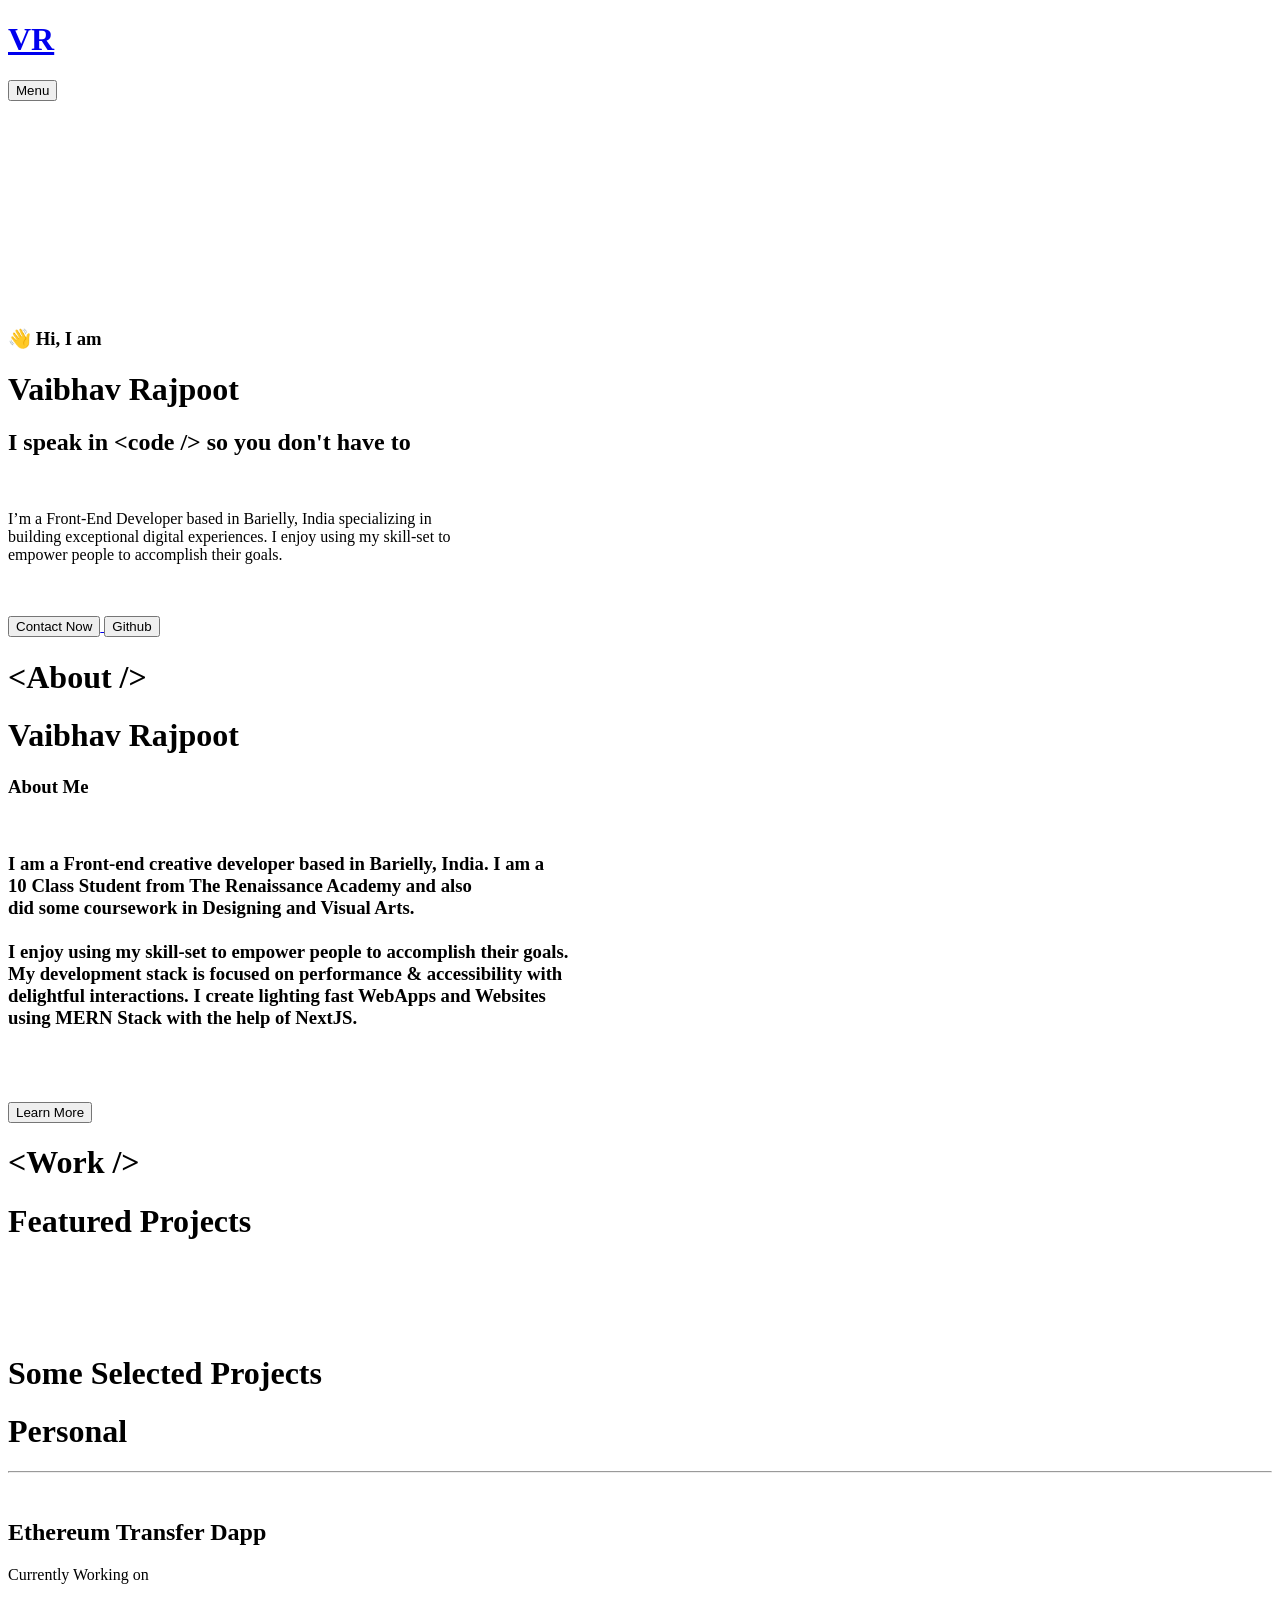
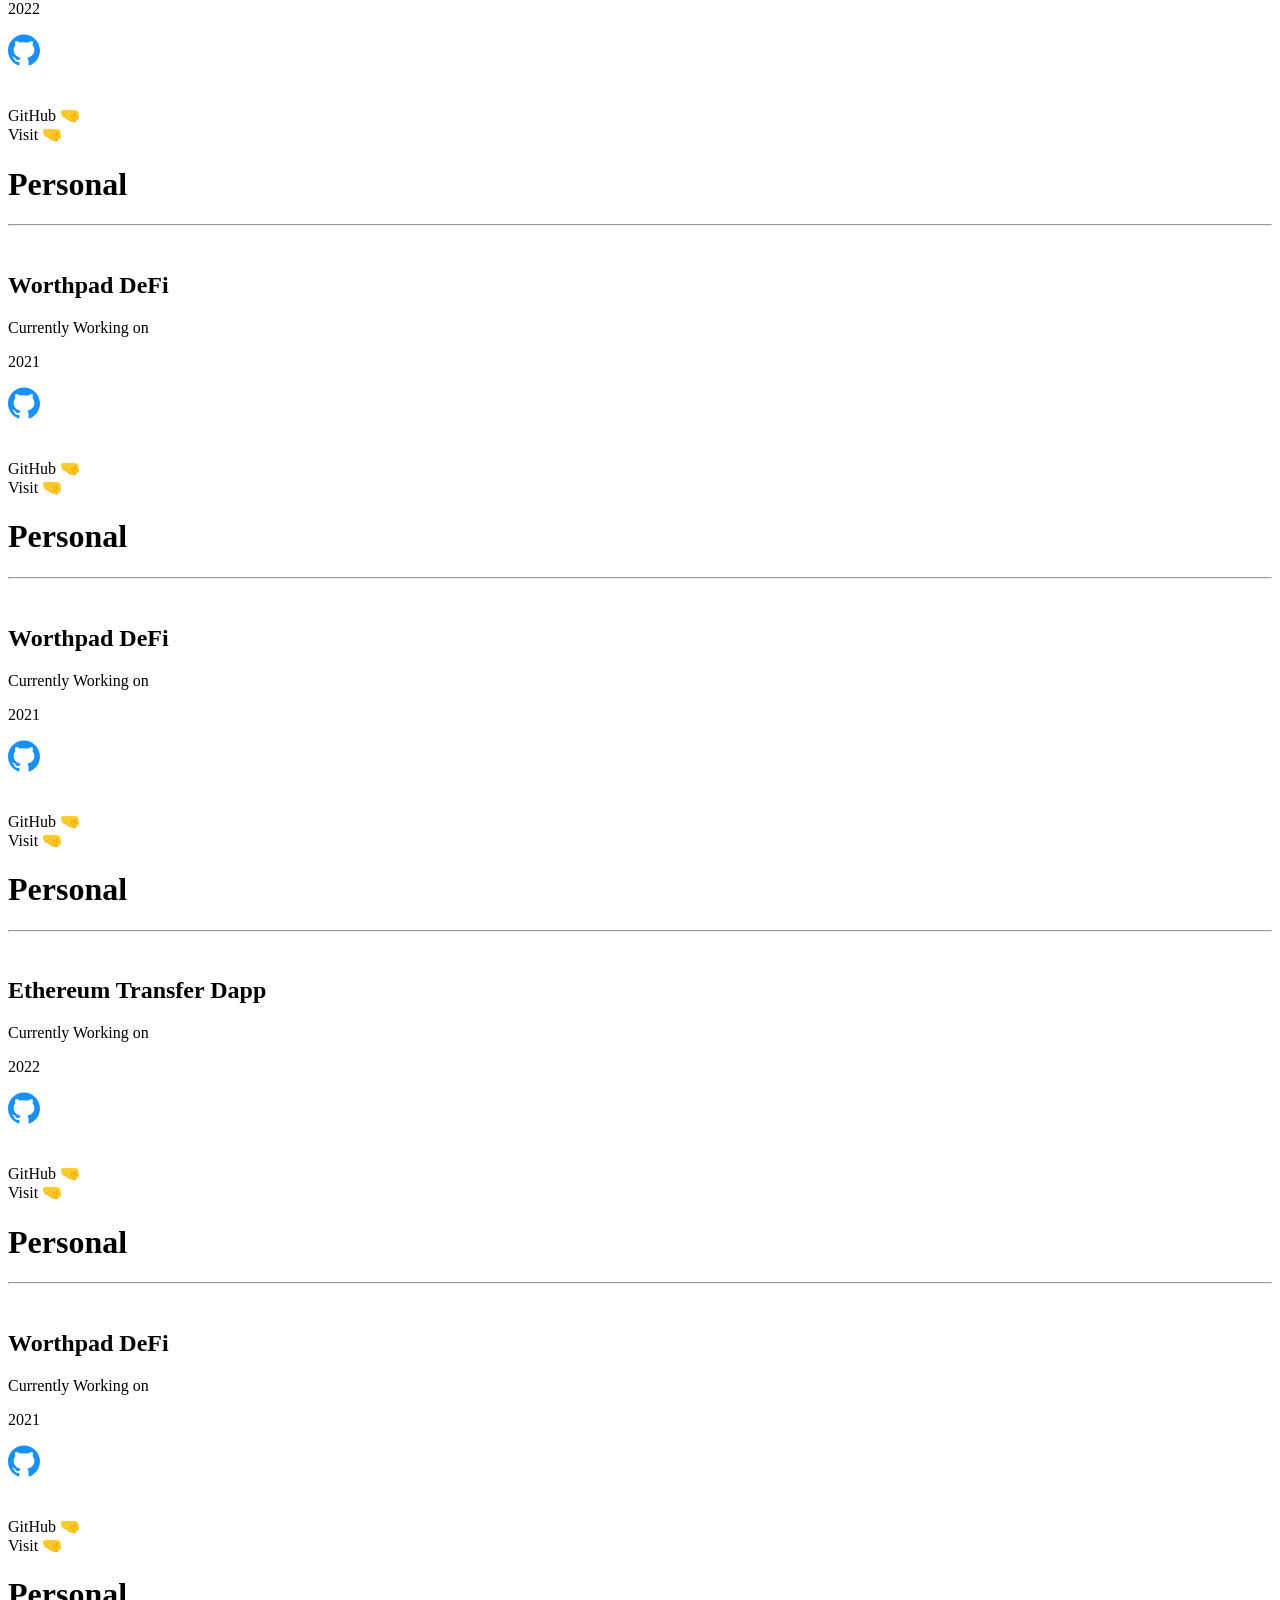
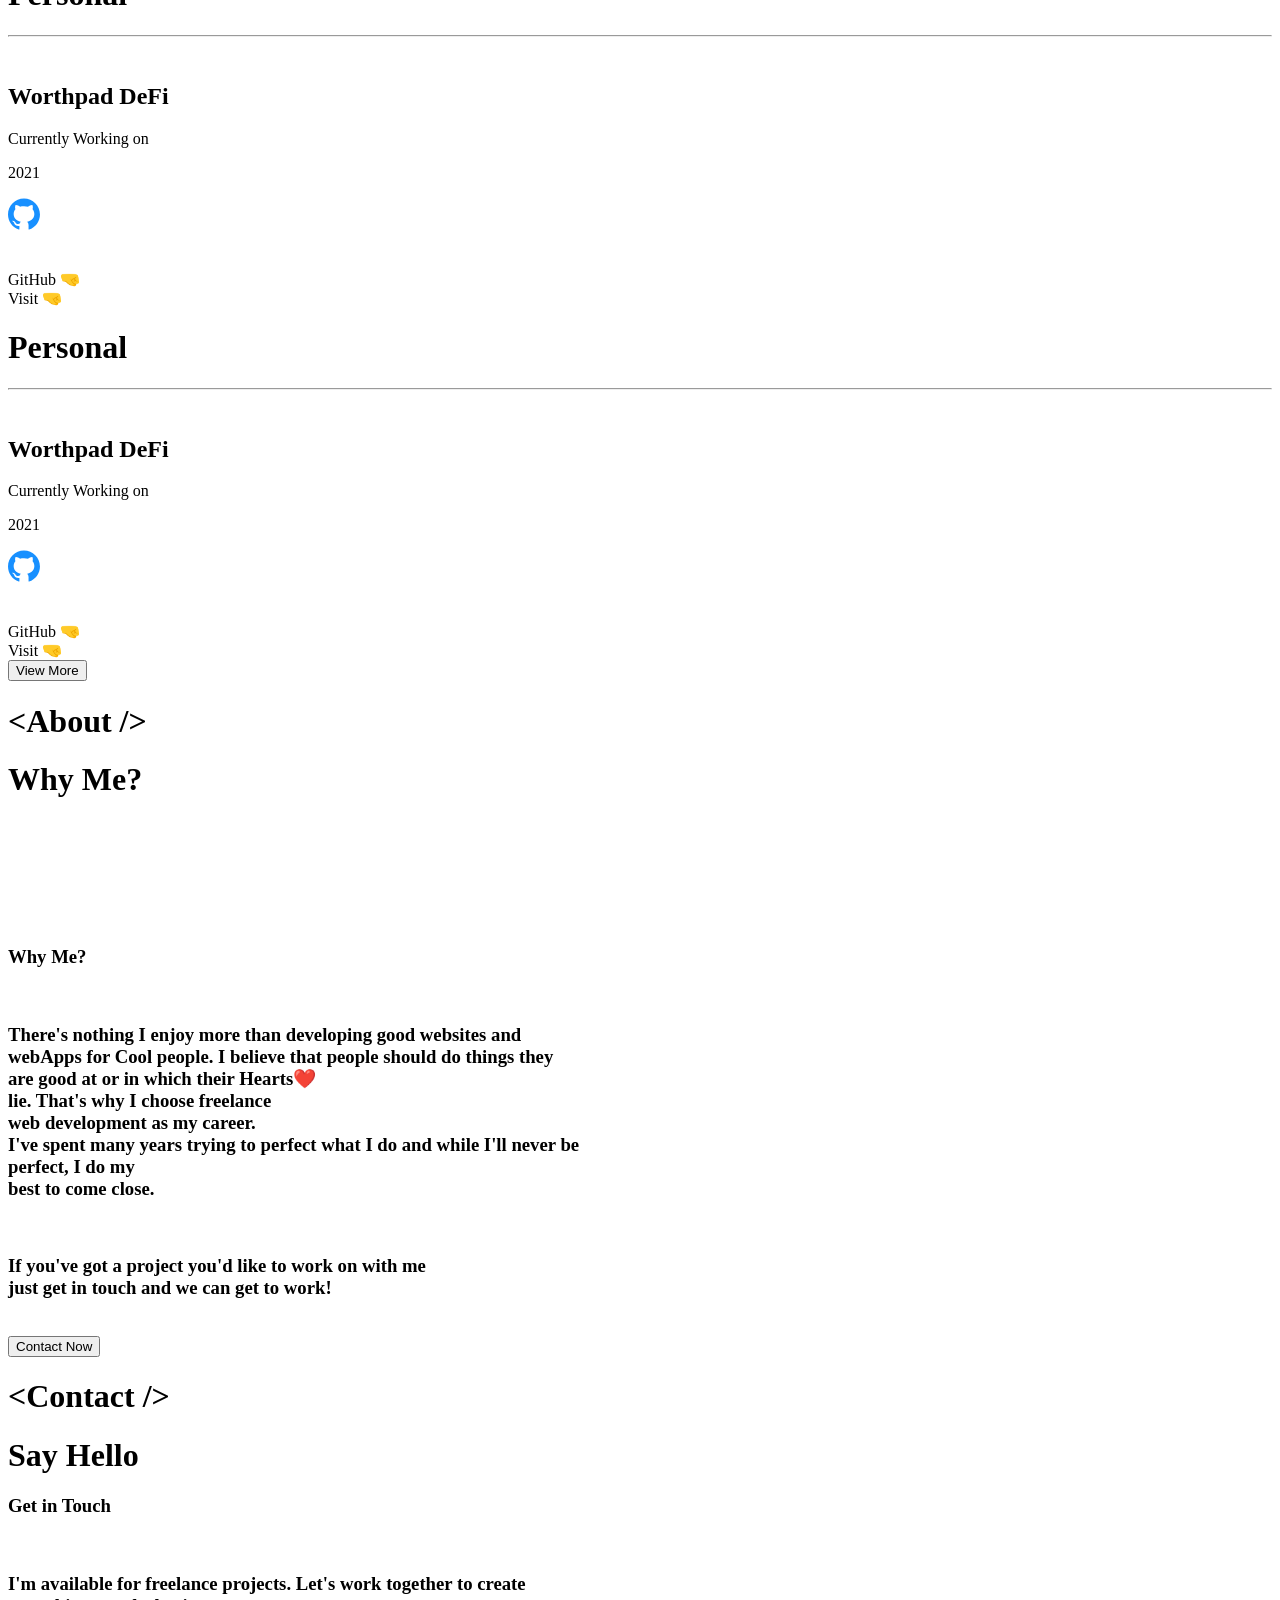
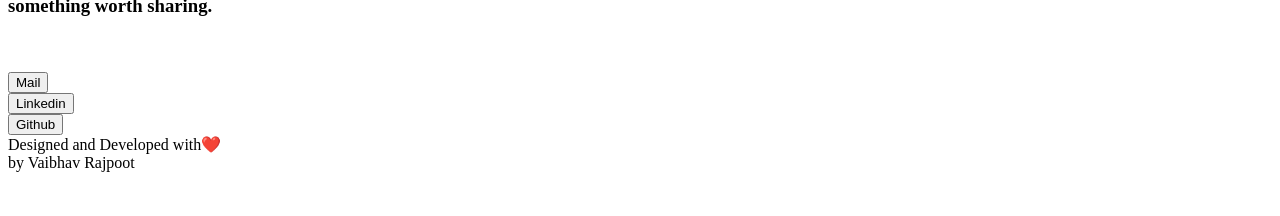
==== Photos/index.html @ 3ee4654a "message" ====
<!DOCTYPE html>
<html lang="en">
<head>
    <meta charset="UTF-8">
    <meta http-equiv="X-UA-Compatible" content="IE=edge">
    <link rel="stylesheet" href="index.css">
    <link rel="stylesheet" href="meidaquery.css">
    <meta name="viewport" content="width=device-width, initial-scale=1.0">
    <title>Vaibhav Rajpoot</title>
    <link rel="icon" href="Photos/web-logo-2.png" type="image/icon type">
    <style>
        
        @media(max-width:1000px){
    html{
      font-size: 40%;
    }
    /* .about-section{
      display: none;
    } */
    /* .work-main-heading{
      display: none;
    } */
    .github{
        display: none;
    }
}
@media(max-width:600px){
    /* html{
        font-size:20%;
    } */
    .about-section{
        display: none;
    } 
    .main-heading2{
        padding-top: 2rem;
        font-size: 3rem;
    }
    
    .work-main-heading{
      display: none;
    }

    .main-container{
        position: relative;
        left: -10rem;
    }
}
   

  
        @media(max-width:500px){
    html{
      font-size:35%;
    }
    .main-heading{
        font-size: 15rem;
        line-height: 14rem;
    }
    .intro-heading{
        font-size: 3rem;
    }
    .third-heading{
        font-size: 3.5rem;
        
    }
    .main-container{
        position: relative;
        /* background-color: #1890ff; */
        left: -3.7rem;
        top: 10rem;
    }
    .contact-btn{
        font-size: 2rem;
    }
    .github-btn{

        font-size: 2rem;

    }

    .linkedin-btn{
        font-size: 2rem;
    }
    

    .btn{
        position: relative;
        justify-content: space-around;
        /* background-color: #1890ff; */
        /* width: 40rem; */
        /* padding-left: 2rem; */
        left: 15rem;
        /* margin-left: 4rem; */
    }
    
    .mail-btn{
        font-size: 2rem;
    }
    .main-heading2{
        padding-top: 5rem;
        font-size: 4rem;
    }
    .about-me{
        font-size: 3rem;
        /* background-color: aqua; */

    }
    .my-info{
        /* background-color: greenyellow; */
        width:350%;

        font-size: 3rem;
    }
    
    .about-info{
        padding-top: 20rem;
        /* background-color: yellow; */
    }
    .wherei-2{
        position: relative;
        /* display: flex; */
        left: -15rem;
        font-size: 3rem;
    }
    .project-row-1{
        /* background-color:    yellow; */
        width: 127%;
    }
    .box-1{
        height: 45rem;
        /* background-color: aqua; */
    }

    .heading-2{
        /* background-color: #1890ff; */
        width: 270%;
    }

    #about-me-3{
        padding-left: 3rem;
        /* background-color: #1890ff; */
    }
    #about-me-3-3{
        padding-left: 3rem;
        width: 180%;
        /* background-color: #1890ff; */
    }
    .view-more{
        /* background-color: yellow; */
        width: 126%;
    }



  }
    </style>
</head>
<body>
    <div class="nav">
        <div class="nav-bar">
            <a href="index.html">
                <h1 class="main-logo">VR</h1>

            </a>
            <button class="main-button">Menu</button>
        </div>
    </div>
    <div class="github">
        <a href="https://github.com/Vaibhav262610">
            <svg class="git" viewBox="64 64 896 896" focusable="false" data-icon="github" width="3em" height="3em" fill="white" aria-hidden="true"><path d="M511.6 76.3C264.3 76.2 64 276.4 64 523.5 64 718.9 189.3 885 363.8 946c23.5 5.9 19.9-10.8 19.9-22.2v-77.5c-135.7 15.9-141.2-73.9-150.3-88.9C215 726 171.5 718 184.5 703c30.9-15.9 62.4 4 98.9 57.9 26.4 39.1 77.9 32.5 104 26 5.7-23.5 17.9-44.5 34.7-60.8-140.6-25.2-199.2-111-199.2-213 0-49.5 16.3-95 48.3-131.7-20.4-60.5 1.9-112.3 4.9-120 58.1-5.2 118.5 41.6 123.2 45.3 33-8.9 70.7-13.6 112.9-13.6 42.4 0 80.2 4.9 113.5 13.9 11.3-8.6 67.3-48.8 121.3-43.9 2.9 7.7 24.7 58.3 5.5 118 32.4 36.8 48.9 82.7 48.9 132.3 0 102.2-59 188.1-200 212.9a127.5 127.5 0 0138.1 91v112.5c.8 9 0 17.9 15 17.9 177.1-59.7 304.6-227 304.6-424.1 0-247.2-200.4-447.3-447.5-447.3z"></path></svg>

        </a>
        <br>
        <svg class="twitter" viewBox="64 64 896 896" focusable="false" data-icon="twitter" width="3em" height="3em" fill="white" aria-hidden="true"><path d="M928 254.3c-30.6 13.2-63.9 22.7-98.2 26.4a170.1 170.1 0 0075-94 336.64 336.64 0 01-108.2 41.2A170.1 170.1 0 00672 174c-94.5 0-170.5 76.6-170.5 170.6 0 13.2 1.6 26.4 4.2 39.1-141.5-7.4-267.7-75-351.6-178.5a169.32 169.32 0 00-23.2 86.1c0 59.2 30.1 111.4 76 142.1a172 172 0 01-77.1-21.7v2.1c0 82.9 58.6 151.6 136.7 167.4a180.6 180.6 0 01-44.9 5.8c-11.1 0-21.6-1.1-32.2-2.6C211 652 273.9 701.1 348.8 702.7c-58.6 45.9-132 72.9-211.7 72.9-14.3 0-27.5-.5-41.2-2.1C171.5 822 261.2 850 357.8 850 671.4 850 843 590.2 843 364.7c0-7.4 0-14.8-.5-22.2 33.2-24.3 62.3-54.4 85.5-88.2z"></path></svg>
        <br>
       <a href="https://www.linkedin.com/feed/">
           
           <svg class="linkdin" viewBox="64 64 896 896" focusable="false" data-icon="linkedin" width="3em" height="3em" fill="white" aria-hidden="true"><path d="M847.7 112H176.3c-35.5 0-64.3 28.8-64.3 64.3v671.4c0 35.5 28.8 64.3 64.3 64.3h671.4c35.5 0 64.3-28.8 64.3-64.3V176.3c0-35.5-28.8-64.3-64.3-64.3zm0 736c-447.8-.1-671.7-.2-671.7-.3.1-447.8.2-671.7.3-671.7 447.8.1 671.7.2 671.7.3-.1 447.8-.2 671.7-.3 671.7zM230.6 411.9h118.7v381.8H230.6zm59.4-52.2c37.9 0 68.8-30.8 68.8-68.8a68.8 68.8 0 10-137.6 0c-.1 38 30.7 68.8 68.8 68.8zm252.3 245.1c0-49.8 9.5-98 71.2-98 60.8 0 61.7 56.9 61.7 101.2v185.7h118.6V584.3c0-102.8-22.2-181.9-142.3-181.9-57.7 0-96.4 31.7-112.3 61.7h-1.6v-52.2H423.7v381.8h118.6V604.8z"></path></svg>
       </a>
        <br>

        <svg class="email" viewBox="64 64 896 896" focusable="false" data-icon="mail" width="3em" height="3em" fill="white" aria-hidden="true"><path d="M928 160H96c-17.7 0-32 14.3-32 32v640c0 17.7 14.3 32 32 32h832c17.7 0 32-14.3 32-32V192c0-17.7-14.3-32-32-32zm-40 110.8V792H136V270.8l-27.6-21.5 39.3-50.5 42.8 33.3h643.1l42.8-33.3 39.3 50.5-27.7 21.5zM833.6 232L512 482 190.4 232l-42.8-33.3-39.3 50.5 27.6 21.5 341.6 265.6a55.99 55.99 0 0068.7 0L888 270.8l27.6-21.5-39.3-50.5-42.7 33.2z"></path></svg>
    </div>


    <!-- main_container -->

    <div class="main">
        <div class="main-container">
            <h3 class="intro-heading">👋 Hi, I am</h3>
            <h1 class="main-heading">Vaibhav Rajpoot</h1>
            <h2 class="main-heading2">I speak in <span class=" code ">&ltcode /&gt; </span>  so you don't have to</h2>
            <br>
            <p class="third-heading">I’m a <span class="bold-text">Front-End Developer</span> based in Barielly, India specializing in<br>     building exceptional digital experiences. I enjoy using my skill-set to<br> empower people to accomplish their goals.</p>
            <br>
            <br>
            <a href="contact-page.html">
                <button class="contact-btn">Contact Now</button>
            </a>
            <a href="https://github.com/Vaibhav262610">
                <button class="github-btn"> Github</button>
            </a>
        </div>
    </div>

    <!-- about-section -->
    <div class="main-about">
        <div class="main-container-about">
            <div class="about-section">
                <div class="about-main-heading">
                    <h1 class="about-heading">&lt;About /&gt;</h1>
                    <h1 class="name-heading">Vaibhav Rajpoot</h1>
                </div>
            </div>

            <div class="main-about-info">
                <div class="about-info">
                    <h3 class="about-me">About Me</h3><br>
                    <h3 class="my-info">I am a Front-end creative developer based in Barielly, India. I am a <br> 10 Class Student from The Renaissance Academy and also<br> did some coursework in Designing and Visual Arts.<br><br>
                        I enjoy using my skill-set to empower people to accomplish their goals.<br> My development stack is focused on performance & accessibility with <br>delightful interactions. I create lighting fast WebApps and Websites <br>using <span class="mern">MERN</span> Stack with the help of NextJS.</h3>
                    <br>
                    <br>
                    <br>
                    <a href="about-page.html">
                        <button class="contact-btn">Learn More</button>

                    </a>
                </div>
            </div>
        </div>
    </div>
    
    <!-- work-section -->

    <div class="main-work">

        <div class="work-section">
            <div class="work-main-heading">
                <h1 class="work-heading">&lt;Work /&gt;</h1>
                <h1 class="work-heading2">Featured Projects</h1>
            </div>
        </div>
        <br><br>
        <br><br>

        <div class="where2">
            <h1 class="wherei-2">Some Selected Projects</h1>
        </div>

        <!-- project-boxes -->
        <div class="project-row-1">
            <div class="boxes-1">
                <div class="boxes">
                    <div class="box-1">
                        <div class="circles">
                            <span class="circle1"></span>
                            <span class="circle2"></span>
                            <span class="circle3"></span>
                            <div class="date-1">
                                <h1 class="date-heading1">Personal</h1>
                            </div>
                    </div>
                    <div class="hr-1">
                    <hr>
                    </div>
                    <br>
                    <h2 class="pickywheel">Ethereum Transfer Dapp</h2>
                    <p class="para-heading-1">Currently Working on</p>
                    <div class="date-logo">
                        <p class="da">2022</p>
                        <svg class="git1" viewBox="64 64 896 896" focusable="false" data-icon="github" width="2em" height="2em" fill="#1890ff" aria-hidden="true"><path d="M511.6 76.3C264.3 76.2 64 276.4 64 523.5 64 718.9 189.3 885 363.8 946c23.5 5.9 19.9-10.8 19.9-22.2v-77.5c-135.7 15.9-141.2-73.9-150.3-88.9C215 726 171.5 718 184.5 703c30.9-15.9 62.4 4 98.9 57.9 26.4 39.1 77.9 32.5 104 26 5.7-23.5 17.9-44.5 34.7-60.8-140.6-25.2-199.2-111-199.2-213 0-49.5 16.3-95 48.3-131.7-20.4-60.5 1.9-112.3 4.9-120 58.1-5.2 118.5 41.6 123.2 45.3 33-8.9 70.7-13.6 112.9-13.6 42.4 0 80.2 4.9 113.5 13.9 11.3-8.6 67.3-48.8 121.3-43.9 2.9 7.7 24.7 58.3 5.5 118 32.4 36.8 48.9 82.7 48.9 132.3 0 102.2-59 188.1-200 212.9a127.5 127.5 0 0138.1 91v112.5c.8 9 0 17.9 15 17.9 177.1-59.7 304.6-227 304.6-424.1 0-247.2-200.4-447.3-447.5-447.3z"></path></svg>
                    </div>
                    <img class="project1" src="Photos/chrome_mIA100o9RG.png" alt="">
                    <br><br>
                    <div class="link-1">
                        <div class="link1">GitHub 🤜</div>
                        <div class="link2">Visit 🤜</div>
                    </div>
                </div>
                </div>
            </div>

            <div class="boxes-1">
                <div class="boxes">
                    <div class="box-1">
                        <div class="circles">
                            <span class="circle1"></span>
                            <span class="circle2"></span>
                            <span class="circle3"></span>
                            <div class="date-1">
                                <h1 class="date-heading1">Personal</h1>
                            </div>
                    </div>
                    <div class="hr-1">
                    <hr>
                    </div>
                    <br>
                    <h2 class="pickywheel">Worthpad DeFi</h2>
                    <p class="para-heading-1">Currently Working on</p>
                    <div class="date-logo">
                        <p class="da">2021</p>
                        <svg class="git1" viewBox="64 64 896 896" focusable="false" data-icon="github" width="2em" height="2em" fill="#1890ff" aria-hidden="true"><path d="M511.6 76.3C264.3 76.2 64 276.4 64 523.5 64 718.9 189.3 885 363.8 946c23.5 5.9 19.9-10.8 19.9-22.2v-77.5c-135.7 15.9-141.2-73.9-150.3-88.9C215 726 171.5 718 184.5 703c30.9-15.9 62.4 4 98.9 57.9 26.4 39.1 77.9 32.5 104 26 5.7-23.5 17.9-44.5 34.7-60.8-140.6-25.2-199.2-111-199.2-213 0-49.5 16.3-95 48.3-131.7-20.4-60.5 1.9-112.3 4.9-120 58.1-5.2 118.5 41.6 123.2 45.3 33-8.9 70.7-13.6 112.9-13.6 42.4 0 80.2 4.9 113.5 13.9 11.3-8.6 67.3-48.8 121.3-43.9 2.9 7.7 24.7 58.3 5.5 118 32.4 36.8 48.9 82.7 48.9 132.3 0 102.2-59 188.1-200 212.9a127.5 127.5 0 0138.1 91v112.5c.8 9 0 17.9 15 17.9 177.1-59.7 304.6-227 304.6-424.1 0-247.2-200.4-447.3-447.5-447.3z"></path></svg>
                    </div>
                    <img class="project1" src="Photos/chrome_On5UWtos7f.png" alt="">
                    <br><br>
                    <div class="link-1">
                        <div class="link1">GitHub 🤜</div>
                        <div class="link2">Visit 🤜</div>
                    </div>
                </div>
                </div>
            </div>

            <!-- box-2 -->

            <div class="boxes-1">
                <div class="boxes">
                    <div class="box-1">
                        <div class="circles">
                            <span class="circle1"></span>
                            <span class="circle2"></span>
                            <span class="circle3"></span>
                            <div class="date-1">
                                <h1 class="date-heading1">Personal</h1>
                            </div>
                    </div>
                    <div class="hr-1">
                    <hr>
                    </div>
                    <br>
                    <h2 class="pickywheel">Worthpad DeFi</h2>
                    <p class="para-heading-1">Currently Working on</p>
                    <div class="date-logo">
                        <p class="da">2021</p>
                        <svg class="git1" viewBox="64 64 896 896" focusable="false" data-icon="github" width="2em" height="2em" fill="#1890ff" aria-hidden="true"><path d="M511.6 76.3C264.3 76.2 64 276.4 64 523.5 64 718.9 189.3 885 363.8 946c23.5 5.9 19.9-10.8 19.9-22.2v-77.5c-135.7 15.9-141.2-73.9-150.3-88.9C215 726 171.5 718 184.5 703c30.9-15.9 62.4 4 98.9 57.9 26.4 39.1 77.9 32.5 104 26 5.7-23.5 17.9-44.5 34.7-60.8-140.6-25.2-199.2-111-199.2-213 0-49.5 16.3-95 48.3-131.7-20.4-60.5 1.9-112.3 4.9-120 58.1-5.2 118.5 41.6 123.2 45.3 33-8.9 70.7-13.6 112.9-13.6 42.4 0 80.2 4.9 113.5 13.9 11.3-8.6 67.3-48.8 121.3-43.9 2.9 7.7 24.7 58.3 5.5 118 32.4 36.8 48.9 82.7 48.9 132.3 0 102.2-59 188.1-200 212.9a127.5 127.5 0 0138.1 91v112.5c.8 9 0 17.9 15 17.9 177.1-59.7 304.6-227 304.6-424.1 0-247.2-200.4-447.3-447.5-447.3z"></path></svg>
                    </div>
                    <img class="project1" src="Photos/chrome_On5UWtos7f.png" alt="">
                    <br><br>
                    <div class="link-1">
                        <div class="link1">GitHub 🤜</div>
                        <div class="link2">Visit 🤜</div>
                    </div>
                </div>
                </div>
            </div>
            
        </div>

        <!-- project-row-2 -->
        <div class="project-row-1">
            <div class="boxes-1">
                <div class="boxes">
                    <div class="box-1">
                        <div class="circles">
                            <span class="circle1"></span>
                            <span class="circle2"></span>
                            <span class="circle3"></span>
                            <div class="date-1">
                                <h1 class="date-heading1">Personal</h1>
                            </div>
                    </div>
                    <div class="hr-1">
                    <hr>
                    </div>
                    <br>
                    <h2 class="pickywheel">Ethereum Transfer Dapp</h2>
                    <p class="para-heading-1">Currently Working on</p>
                    <div class="date-logo">
                        <p class="da">2022</p>
                        <svg class="git1" viewBox="64 64 896 896" focusable="false" data-icon="github" width="2em" height="2em" fill="#1890ff" aria-hidden="true"><path d="M511.6 76.3C264.3 76.2 64 276.4 64 523.5 64 718.9 189.3 885 363.8 946c23.5 5.9 19.9-10.8 19.9-22.2v-77.5c-135.7 15.9-141.2-73.9-150.3-88.9C215 726 171.5 718 184.5 703c30.9-15.9 62.4 4 98.9 57.9 26.4 39.1 77.9 32.5 104 26 5.7-23.5 17.9-44.5 34.7-60.8-140.6-25.2-199.2-111-199.2-213 0-49.5 16.3-95 48.3-131.7-20.4-60.5 1.9-112.3 4.9-120 58.1-5.2 118.5 41.6 123.2 45.3 33-8.9 70.7-13.6 112.9-13.6 42.4 0 80.2 4.9 113.5 13.9 11.3-8.6 67.3-48.8 121.3-43.9 2.9 7.7 24.7 58.3 5.5 118 32.4 36.8 48.9 82.7 48.9 132.3 0 102.2-59 188.1-200 212.9a127.5 127.5 0 0138.1 91v112.5c.8 9 0 17.9 15 17.9 177.1-59.7 304.6-227 304.6-424.1 0-247.2-200.4-447.3-447.5-447.3z"></path></svg>
                    </div>
                    <img class="project1" src="Photos/chrome_mIA100o9RG.png" alt="">
                    <br><br>
                    <div class="link-1">
                        <div class="link1">GitHub 🤜</div>
                        <div class="link2">Visit 🤜</div>
                    </div>
                </div>
                </div>
            </div>
            

            <!-- box-2 -->

            <div class="boxes-1">
                <div class="boxes">
                    <div class="box-1">
                        <div class="circles">
                            <span class="circle1"></span>
                            <span class="circle2"></span>
                            <span class="circle3"></span>
                            <div class="date-1">
                                <h1 class="date-heading1">Personal</h1>
                            </div>
                    </div>
                    <div class="hr-1">
                    <hr>
                    </div>
                    <br>
                    <h2 class="pickywheel">Worthpad DeFi</h2>
                    <p class="para-heading-1">Currently Working on</p>
                    <div class="date-logo">
                        <p class="da">2021</p>
                        <svg class="git1" viewBox="64 64 896 896" focusable="false" data-icon="github" width="2em" height="2em" fill="#1890ff" aria-hidden="true"><path d="M511.6 76.3C264.3 76.2 64 276.4 64 523.5 64 718.9 189.3 885 363.8 946c23.5 5.9 19.9-10.8 19.9-22.2v-77.5c-135.7 15.9-141.2-73.9-150.3-88.9C215 726 171.5 718 184.5 703c30.9-15.9 62.4 4 98.9 57.9 26.4 39.1 77.9 32.5 104 26 5.7-23.5 17.9-44.5 34.7-60.8-140.6-25.2-199.2-111-199.2-213 0-49.5 16.3-95 48.3-131.7-20.4-60.5 1.9-112.3 4.9-120 58.1-5.2 118.5 41.6 123.2 45.3 33-8.9 70.7-13.6 112.9-13.6 42.4 0 80.2 4.9 113.5 13.9 11.3-8.6 67.3-48.8 121.3-43.9 2.9 7.7 24.7 58.3 5.5 118 32.4 36.8 48.9 82.7 48.9 132.3 0 102.2-59 188.1-200 212.9a127.5 127.5 0 0138.1 91v112.5c.8 9 0 17.9 15 17.9 177.1-59.7 304.6-227 304.6-424.1 0-247.2-200.4-447.3-447.5-447.3z"></path></svg>
                    </div>
                    <img class="project1" src="Photos/chrome_On5UWtos7f.png" alt="">
                    <br><br>
                    <div class="link-1">
                        <div class="link1">GitHub 🤜</div>
                        <div class="link2">Visit 🤜</div>
                    </div>
                </div>
                </div>
            </div>
            <div class="boxes-1">
                <div class="boxes">
                    <div class="box-1">
                        <div class="circles">
                            <span class="circle1"></span>
                            <span class="circle2"></span>
                            <span class="circle3"></span>
                            <div class="date-1">
                                <h1 class="date-heading1">Personal</h1>
                            </div>
                    </div>
                    <div class="hr-1">
                    <hr>
                    </div>
                    <br>
                    <h2 class="pickywheel">Worthpad DeFi</h2>
                    <p class="para-heading-1">Currently Working on</p>
                    <div class="date-logo">
                        <p class="da">2021</p>
                        <svg class="git1" viewBox="64 64 896 896" focusable="false" data-icon="github" width="2em" height="2em" fill="#1890ff" aria-hidden="true"><path d="M511.6 76.3C264.3 76.2 64 276.4 64 523.5 64 718.9 189.3 885 363.8 946c23.5 5.9 19.9-10.8 19.9-22.2v-77.5c-135.7 15.9-141.2-73.9-150.3-88.9C215 726 171.5 718 184.5 703c30.9-15.9 62.4 4 98.9 57.9 26.4 39.1 77.9 32.5 104 26 5.7-23.5 17.9-44.5 34.7-60.8-140.6-25.2-199.2-111-199.2-213 0-49.5 16.3-95 48.3-131.7-20.4-60.5 1.9-112.3 4.9-120 58.1-5.2 118.5 41.6 123.2 45.3 33-8.9 70.7-13.6 112.9-13.6 42.4 0 80.2 4.9 113.5 13.9 11.3-8.6 67.3-48.8 121.3-43.9 2.9 7.7 24.7 58.3 5.5 118 32.4 36.8 48.9 82.7 48.9 132.3 0 102.2-59 188.1-200 212.9a127.5 127.5 0 0138.1 91v112.5c.8 9 0 17.9 15 17.9 177.1-59.7 304.6-227 304.6-424.1 0-247.2-200.4-447.3-447.5-447.3z"></path></svg>
                    </div>
                    <img class="project1" src="Photos/chrome_On5UWtos7f.png" alt="">
                    <br><br>
                    <div class="link-1">
                        <div class="link1">GitHub 🤜</div>
                        <div class="link2">Visit 🤜</div>
                    </div>
                </div>
                </div>
            </div>
            
        </div>
        <div class="project-row-1">

            <div class="boxes-1">
            <div class="boxes">
                <div class="box-1">
                    <div class="circles">
                        <span class="circle1"></span>
                        <span class="circle2"></span>
                        <span class="circle3"></span>
                        <div class="date-1">
                            <h1 class="date-heading1">Personal</h1>
                        </div>
                </div>
                <div class="hr-1">
                <hr>
                </div>
                <br>
                <h2 class="pickywheel">Worthpad DeFi</h2>
                <p class="para-heading-1">Currently Working on</p>
                <div class="date-logo">
                    <p class="da">2021</p>
                    <svg class="git1" viewBox="64 64 896 896" focusable="false" data-icon="github" width="2em" height="2em" fill="#1890ff" aria-hidden="true"><path d="M511.6 76.3C264.3 76.2 64 276.4 64 523.5 64 718.9 189.3 885 363.8 946c23.5 5.9 19.9-10.8 19.9-22.2v-77.5c-135.7 15.9-141.2-73.9-150.3-88.9C215 726 171.5 718 184.5 703c30.9-15.9 62.4 4 98.9 57.9 26.4 39.1 77.9 32.5 104 26 5.7-23.5 17.9-44.5 34.7-60.8-140.6-25.2-199.2-111-199.2-213 0-49.5 16.3-95 48.3-131.7-20.4-60.5 1.9-112.3 4.9-120 58.1-5.2 118.5 41.6 123.2 45.3 33-8.9 70.7-13.6 112.9-13.6 42.4 0 80.2 4.9 113.5 13.9 11.3-8.6 67.3-48.8 121.3-43.9 2.9 7.7 24.7 58.3 5.5 118 32.4 36.8 48.9 82.7 48.9 132.3 0 102.2-59 188.1-200 212.9a127.5 127.5 0 0138.1 91v112.5c.8 9 0 17.9 15 17.9 177.1-59.7 304.6-227 304.6-424.1 0-247.2-200.4-447.3-447.5-447.3z"></path></svg>
                </div>
                <img class="project1" src="Photos/chrome_On5UWtos7f.png" alt="">
                <br><br>
                <div class="link-1">
                    <div class="link1">GitHub 🤜</div>
                    <div class="link2">Visit 🤜</div>
                </div>
            </div>
            </div>
        </div>
        </div>

        <div class="view-more">
            <button class="contact-btn " id="view-more">View More</button>

        </div>
    </div>

        <!-- about-section -->
    <div class="main-about-2">

        <div class="about-section">
            <div class="about-main-heading">
                <h1 class="about-heading">&lt;About /&gt;</h1>
                <h1 class="name-heading">Why Me?</h1>
            </div>
        </div>
        <br>
        <br>
        <br>
        <br>
        <br>
        <br>
        <div class="main-about-info">
            <div class="about-info">
                <h3 class="about-me">Why Me?</h3><br>
                <h3 class="my-info">There's nothing I enjoy more than developing good websites and<br> webApps for Cool people. I believe that people should do things they<br>  are good at or in which their <span class="hears">Hearts</span>❤️ <br>lie. That's why I choose freelance<br>web development as my career.<br>
                    I've spent many years trying to perfect what I do and while I'll never be <br>perfect, I do my <br>best to come close.</h3>
                <br>
                <h3 class="heading-2">If you've got a project you'd like to work on with me<br>just get in touch and we can get to work!</h3>
                <br>
                <a href="contact-page.html">
                    <button class="contact-btn" id="contact-now">Contact Now</button>
    
                </a>
            </div>  
        </div>
    </div>

    <!-- main-contact -->

    <div class="main-contact">
        <div class="about-section">
            <div class="about-main-heading">
                <h1 class="about-heading">&lt;Contact /&gt;</h1>
                <h1 class="name-heading">Say Hello</h1>
            </div>
        </div>
         
        <div class="main-about-info">
            <div class="about-info">
                <h3 class="about-me" id="about-me-3">Get in Touch</h3><br>
                <h3 class="my-info" id="about-me-3-3">I'm available for freelance projects. Let's work together to create <br>something worth sharing.</h3>
                <br>
                <br>
                 
                <div class="btn">
                    <button class="mail-btn">Mail</button>
                    <br>
                    <a href="https://www.linkedin.com/feed/">
                        <button class="linkedin-btn">Linkedin</button>
    
                    </a>
                    <br>
                    <a href="https://github.com/Vaibhav262610">
    
                        <button class="github-btn">Github</button>
                    </a>
    
                </div>
            </div>  
        </div>

        
    </div>
    <div class="end">
        Designed and Developed with❤️<br> 
by Vaibhav Rajpoot
    </div>
    <br>
    <br>
</body>
</html>
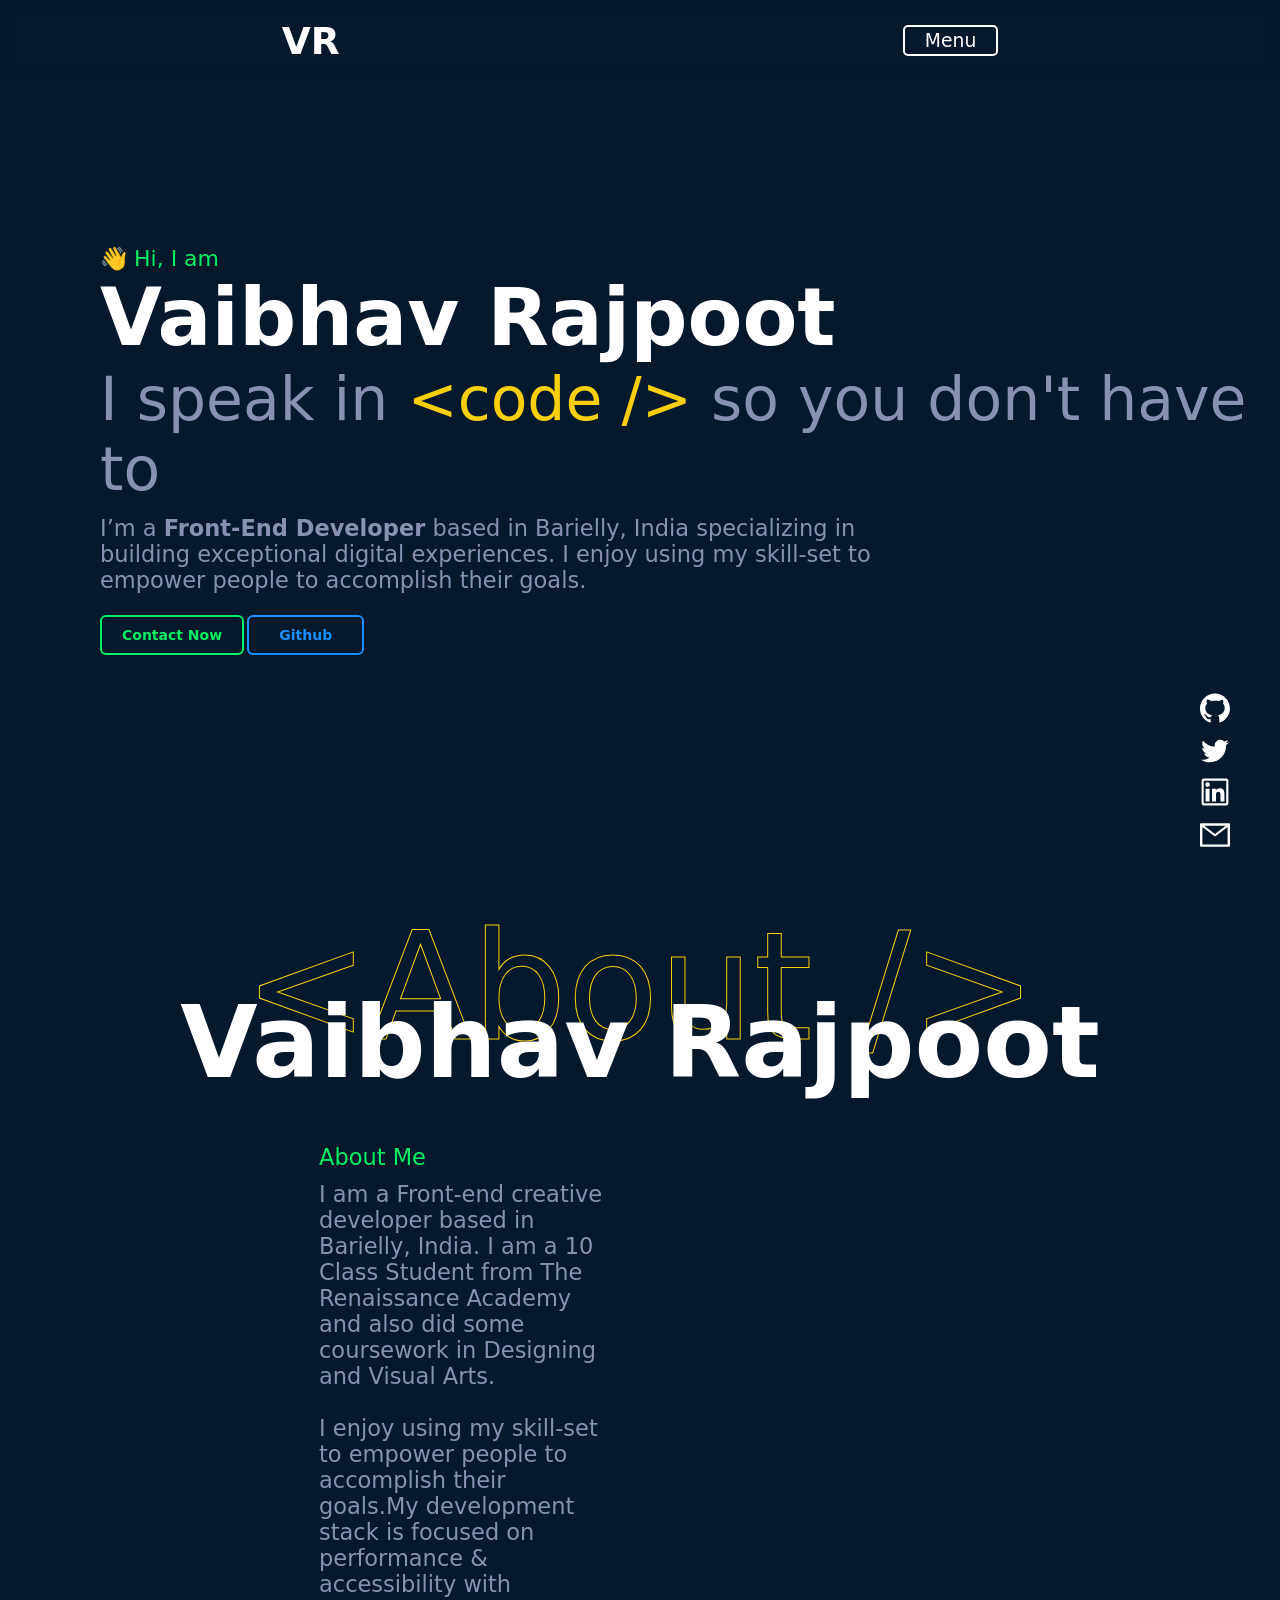
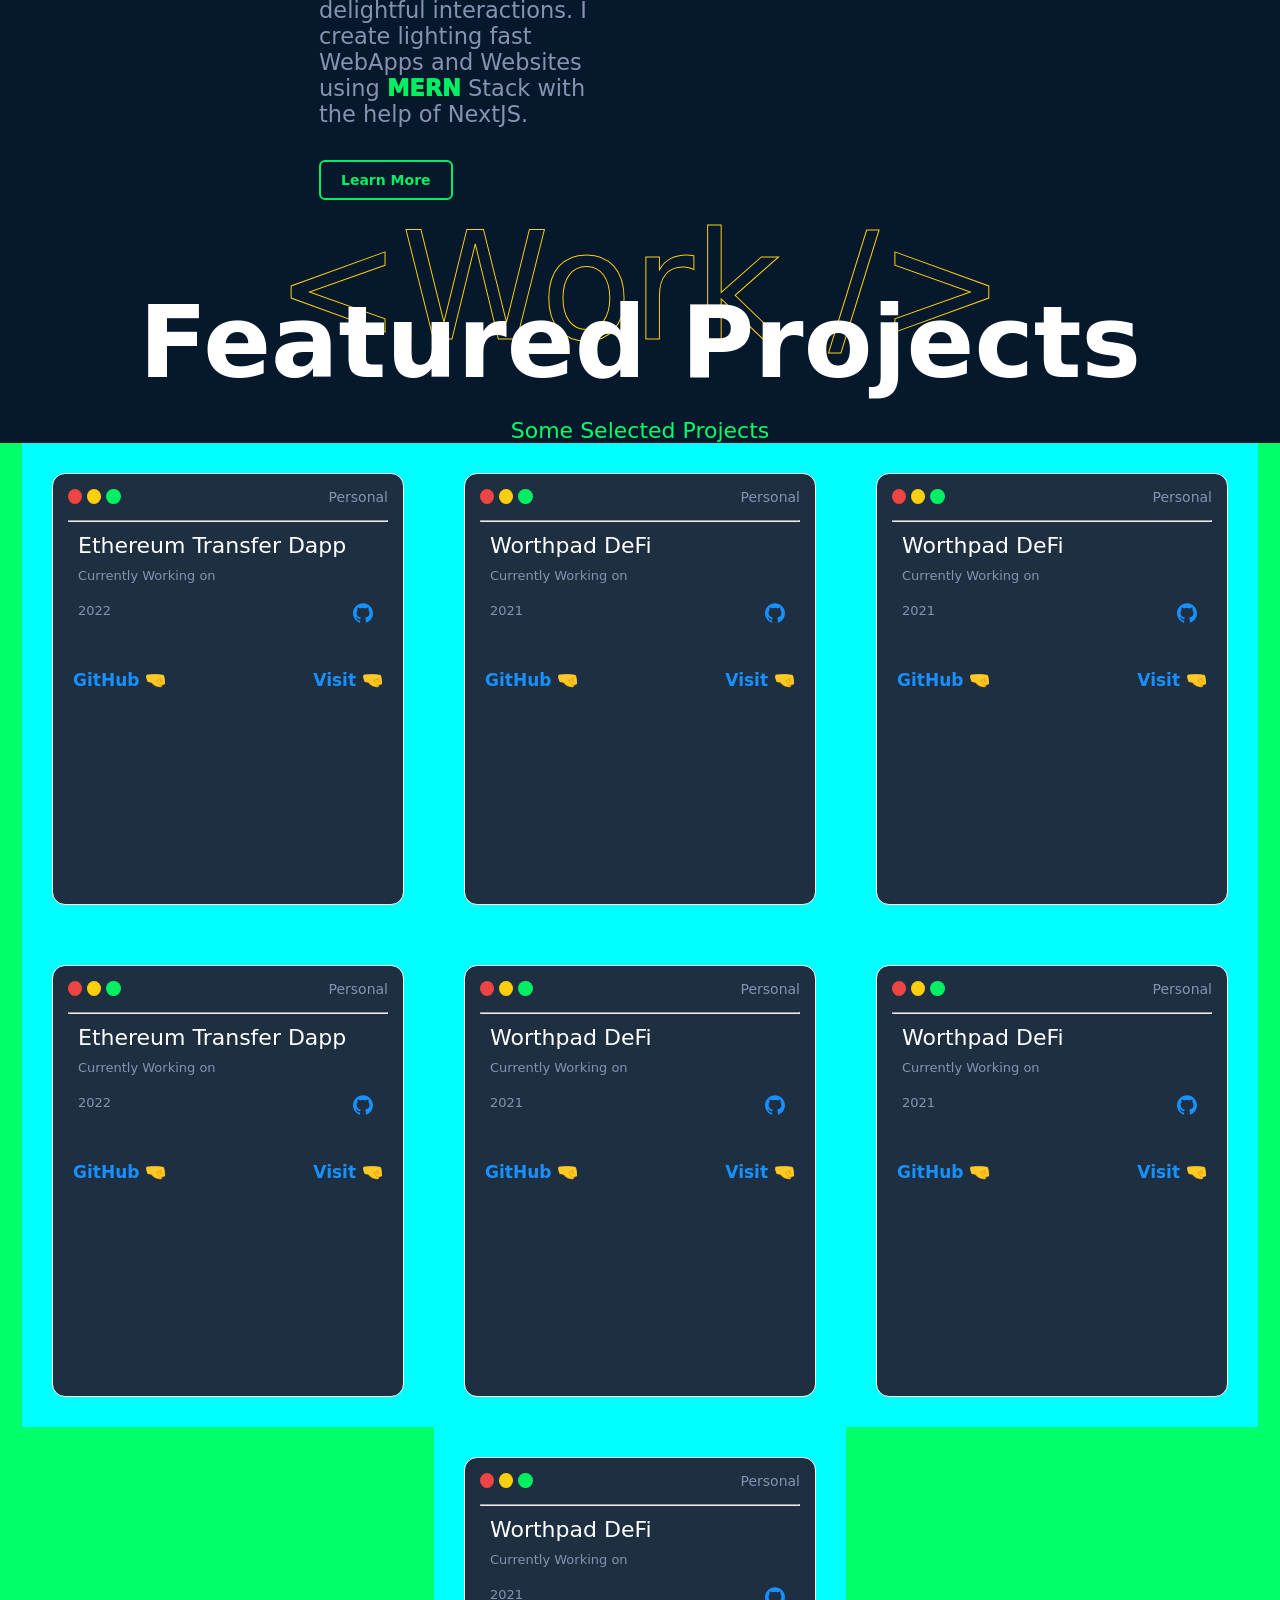
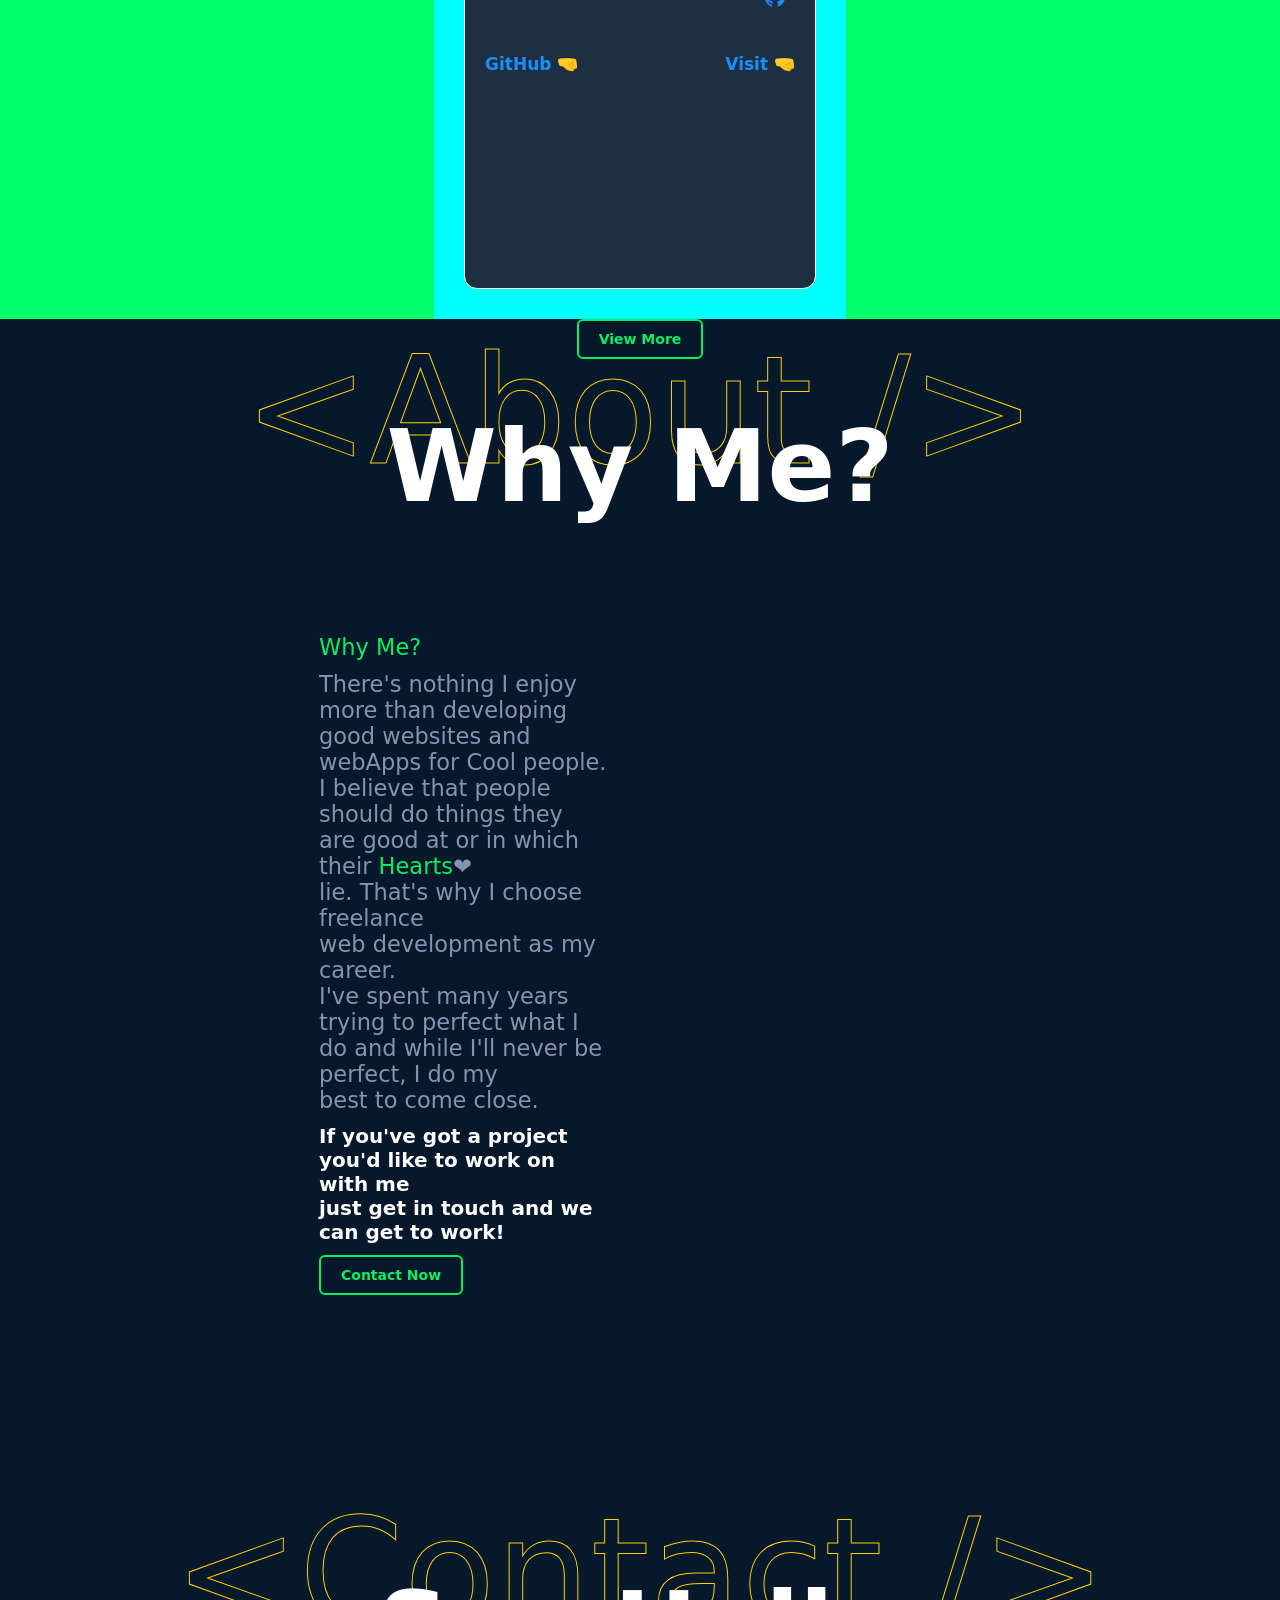
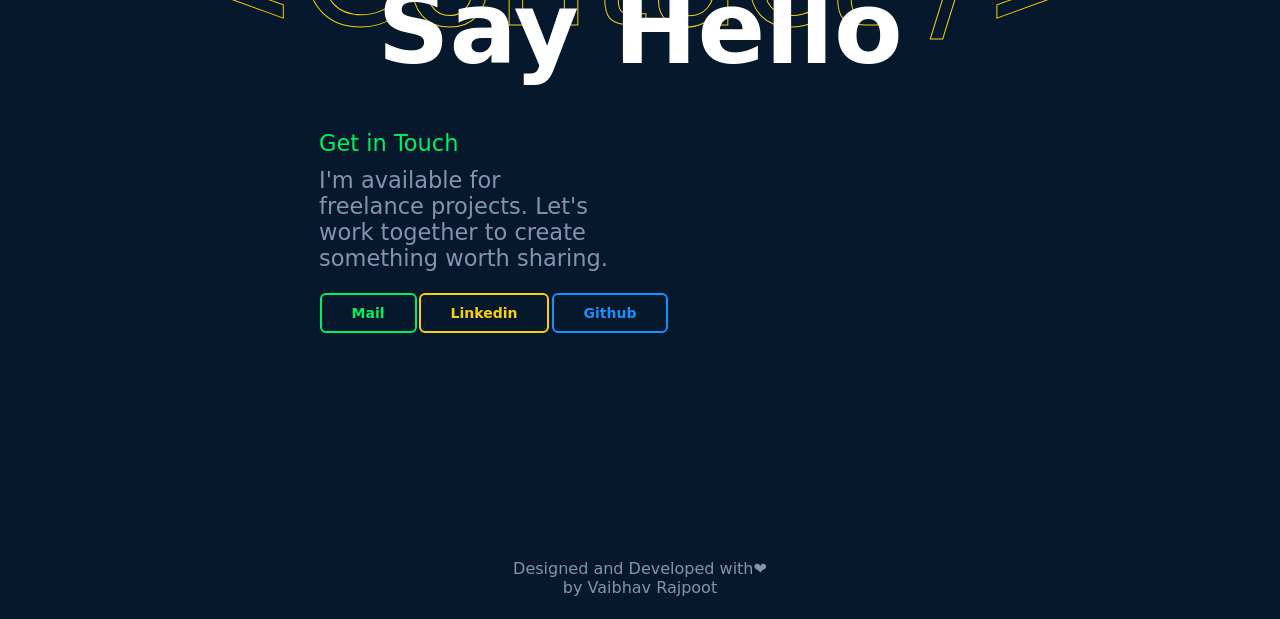
==== commit 8bb1d4bd: "message" ====
--- a/Photos/index.html
+++ b/Photos/index.html
@@ -216,8 +216,8 @@
             <div class="main-about-info">
                 <div class="about-info">
                     <h3 class="about-me">About Me</h3><br>
-                    <h3 class="my-info">I am a Front-end creative developer based in Barielly, India. I am a <br> 10 Class Student from The Renaissance Academy and also<br> did some coursework in Designing and Visual Arts.<br><br>
-                        I enjoy using my skill-set to empower people to accomplish their goals.<br> My development stack is focused on performance & accessibility with <br>delightful interactions. I create lighting fast WebApps and Websites <br>using <span class="mern">MERN</span> Stack with the help of NextJS.</h3>
+                    <h3 class="my-info">I am a Front-end creative developer based in Barielly, India. I am a 10 Class Student from The Renaissance Academy and also did some coursework in Designing and Visual Arts.<br><br>
+                        I enjoy using my skill-set to empower people to accomplish their goals.My development stack is focused on performance & accessibility with delightful interactions. I create lighting fast WebApps and Websites using <span class="mern">MERN</span> Stack with the help of NextJS.</h3>
                     <br>
                     <br>
                     <br>
--- a/Photos/index.css
+++ b/Photos/index.css
@@ -0,0 +1,574 @@
+*{
+  margin: 0;
+  padding: 0;
+}
+
+html {
+  font-size: 62.5%;
+}
+
+body{
+  background-color: #05182c;
+  font-family: -apple-system,system-ui,BlinkMacSystemFont,"Segoe UI",Roboto,"Helvetica Neue",
+  Arial,sans-serif;
+  /* height: 100vh; */
+}
+
+a{
+  text-decoration: none;
+}
+
+::-webkit-scrollbar {
+  width: 0.6rem;
+} 
+
+::-webkit-scrollbar-track {
+  background: #05182c;
+}
+
+::-webkit-scrollbar-thumb {
+  background: #ffffff;
+}
+
+::-webkit-scrollbar-thumb:hover {
+  background: rgb(255, 255, 255);
+}
+
+.nav{
+  width: 100%;
+  height: 9vh;
+  position: fixed;
+  z-index: 6;
+  -webkit-backdrop-filter: blur(0.8rem);
+  backdrop-filter: blur(0.8rem);
+
+}
+
+.nav-bar{
+  display: flex;
+  flex-direction: row;
+  align-items:center;
+  height: 100%;
+  justify-content: space-around;
+  
+      
+}
+
+.main-logo{
+  color: #ffffff;
+  cursor: pointer;
+  font-size: 3.75rem;
+  font-weight: bolder;
+}
+
+.main-button{
+  color: white;
+  font-size: 1.875rem;
+  font-family: -apple-system,system-ui,BlinkMacSystemFont,"Segoe UI",Roboto,"Helvetica Neue",Arial,sans-serif;
+  padding: 0.3rem 2rem;
+  background: none;
+  border: 0.2rem solid white;
+  border-radius: 0.5rem;
+  cursor: pointer;
+  
+}
+
+.main-button:hover{
+  border: 0.2rem solid #fccf0c;
+  color: #fccf0c;
+}
+
+.github{
+  z-index:2;
+  right: 5rem;
+  bottom: 5rem;
+  display: flex;
+  flex-direction: column;
+  justify-content: end;
+  align-items: flex-end;
+  position: fixed;
+}
+  
+.git{
+    cursor: pointer;
+    transition: 0.1s linear;
+}
+  
+.twitter{
+    cursor: pointer;
+    transition: 0.1s linear;
+}
+  
+.linkdin{
+    cursor: pointer;
+    transition: 0.1s linear;
+}
+  
+.email{
+    cursor: pointer;
+    transition: 0.1s linear;
+}
+  
+.git:hover{
+    fill: #02ef63;
+    transform: translateY(-1.5rem);
+    
+}
+  
+  .twitter:hover{
+    fill:#1890ff;
+    transform: translateY(-1.5rem);
+}
+  
+  .email:hover{
+    fill: #EF4444;
+    transform: translateY(-1.5rem);
+}
+  
+  .linkdin:hover{
+    fill: #fccf0c;
+    transform: translateY(-1.5rem);
+}
+  
+.intro-heading{
+  color: #02ef63;
+  font-size: 2.2rem;
+  font-weight: 400;
+  font-family: -apple-system,system-ui,BlinkMacSystemFont,"Segoe UI",Roboto,"Helvetica Neue",Arial,sans-serif;
+}
+
+.main{
+    display: flex;
+    justify-content: center;
+    align-items: center;
+    /* background-color: #02ef63; */
+    padding-left: 10rem;
+    height: 100vh;
+}
+
+.main-heading{
+  color: white;
+  font-size:8rem;
+}
+
+.main-heading2{
+  font-size:6rem;
+  font-weight: 500;
+  color: #8892B0;
+}
+
+.code{
+  color: #fccf0c;
+}
+
+.third-heading{
+  font-size: 2.25rem;
+  color: #8892B0;
+}
+
+.bold-text{
+  font-weight: bold
+}
+
+
+.contact-btn{
+  color:#02ef63;
+  background: none;
+  border-radius: 0.6rem;
+  border: 0.2rem solid #02ef63;
+  padding: 1rem 2rem;
+  cursor: pointer;
+
+  font-weight: 700;
+  font-size: 1.4rem;
+  font-family: -apple-system,system-ui,BlinkMacSystemFont,"Segoe UI",Roboto,"Helvetica Neue",Arial,sans-serif;
+}
+
+.contact-btn:hover{
+  background: #02ef63;
+  color: white;
+}
+
+.github-btn{
+  /* padding : 30rem; */
+  color:#1890ff;
+  background: none;
+  border-radius: 0.6rem;
+  border: 0.2rem solid #1890ff;
+  padding: 1rem 3rem;
+  cursor: pointer;
+  font-weight: 700;
+  font-size: 1.4rem;
+  font-family: -apple-system,system-ui,BlinkMacSystemFont,"Segoe UI",Roboto,"Helvetica Neue",Arial,sans-serif;
+}
+
+.github-btn:hover{
+  background: #1890ff;
+  color: white;
+}
+
+.about-heading{
+  color: #05182c;
+  font-size: 15rem;
+  -webkit-text-stroke-width: 0.1rem;
+  -webkit-text-stroke-color: #fccf0c;
+  font-weight: 300;
+}
+
+.about-main-heading{
+  display: flex;
+  flex-direction: column;
+  align-items: center;
+}
+
+
+.about-section{
+  position: relative;
+}
+
+.main-container-about{
+    display: flex;
+    flex-direction: column;
+    justify-content: center;
+    height: 100vh;
+}
+
+.name-heading{
+  bottom:-2.7rem;
+  position: absolute;
+  font-size: 10rem;
+  color: white;
+}
+
+.about-me{
+  font-size: 2.25rem;
+  color: #02ef63;
+  font-weight:400;
+}
+
+.my-info{
+  font-size: 2.25rem;
+  color: #8892B0;
+  font-weight: 300;
+  /* background-color: #02ef63; */
+  
+}
+.about-info{
+  width:  40%;
+  /* background-color: #02dfef; */
+
+}
+.mern{
+  font-weight: 1000;
+  color: #02ef63;
+}
+
+.main-about-info{
+  /* background-color: #ef0202; */
+  display: flex;
+  align-items: center;
+  justify-content: center;
+  /* width: 40%; */
+  padding-right: 45rem;
+  padding-left: 10rem;
+  padding-top: 7rem;
+}
+
+
+.work-heading{
+  color: #05182c;
+  font-size: 15rem;
+  -webkit-text-stroke-width: 0.1rem;
+  -webkit-text-stroke-color: #fccf0c;
+  font-weight: 300;
+}
+
+.work-main-heading{
+  display: flex;
+  flex-direction: column;
+  align-items: center;
+}
+
+
+.work-section{
+  position: relative;
+}
+
+.work-heading2{
+  bottom:-2.7rem;
+  position: absolute;
+  font-size: 10rem;
+  color: white;
+}
+
+.wherei-2{
+  font-size: 2.2rem;
+  font-weight: 300;
+  color: #00ff6a;
+}
+.wherei{
+  font-size: 2.2rem;
+  font-weight: 300;
+  color: #00ff6a;
+}
+
+.selected{
+  font-size: 1.3rem;
+  color: #8892B0;
+  font-weight: 300;
+}
+
+.where{
+  display: flex;
+  justify-content: center;
+  padding-right:90rem ;
+  /* background-color: #1890ff; */
+}
+.where2{
+  display: flex;
+  justify-content: center;
+  /* padding-right:90rem ; */
+  /* background-color: #1890ff; */
+}
+
+
+.circle1{
+  background-color: #EF4444;
+  border-radius: 50%;
+  padding: 0.5rem;
+  width: 0.5rem;
+  height: 0.5rem;
+}
+
+.circle2{
+  background-color: #fccf0c;
+  border-radius: 50%;
+  width: 0.5rem;
+  height: 0.5rem;
+  margin: 0rem 0.5rem;
+
+  /* margin-left: 0rem 5rem; */
+  padding: 0.5rem;
+}
+
+.circle3{
+  background-color: #02ef63;
+  border-radius: 50%;
+  padding: 0.5rem;
+  
+  /* background-color: #ffffff; */
+  width: 0.5rem;
+  height: 0.5rem;
+  margin-left: 0rem 1rem;
+}
+
+.circles{
+  display: flex;
+  padding: 1.5rem;
+  border-radius: 0.8rem;
+}
+
+.box-1{
+  justify-content: center;
+  width: 35rem;
+  border-radius: 1.3rem;
+  border: 0.1rem solid white;
+  background-color: #1D2F41;
+  height: 43rem;
+
+}
+
+.date-heading1{
+  font-size: 1.4rem;
+  color: #8892B0;
+  /* background-color: #fccf0c; */
+  display: flex;
+  justify-content: flex-end;
+  font-weight: 300;
+}
+
+.date-1{
+  width: 100%;
+}
+
+
+.hr-1{
+  display: flex;
+  flex-direction: column;
+  margin: 0rem 1.5rem;
+}
+.project1{
+  height: 18rem;
+  position: relative;
+  top: 2rem;
+  left: 1.4rem;
+  border-radius: 1rem;
+  border: 0.2rem solid #1D2F41;
+}
+
+.link1{
+  color: #1890ff ;
+  font-size: 1.7rem;
+  font-weight: 700;
+  padding-left: 2rem;
+}
+
+.link-1{
+  padding-top: 2rem;
+  display: flex;
+  flex-direction: row;
+  justify-content: space-between;
+}
+
+.link2{
+  color: #1890ff ;
+  font-size: 1.7rem;
+  font-weight: 700;
+  padding-right: 2rem;
+}
+
+.pickywheel{
+  color: white;
+  font-size: 2.2rem;
+  font-weight: 300;
+  /* background-color: red; */
+  margin: 0rem 2.5rem;
+}
+
+.para-heading-1{
+  font-size: 1.3rem;
+  color: #8892B0;
+  margin: 1rem 2.5rem;
+}
+
+.da{
+  
+  font-size: 1.3rem;
+  color: #8892B0;
+  margin: 1rem 2.5rem;
+}
+
+.date-logo{
+  display: flex;
+  flex-direction: row;
+  justify-content: space-between;
+
+}
+.git1{
+  position: relative;
+  top: 1rem;
+  padding-right: 3rem;
+}
+
+.boxes-1{
+    background-color: aqua;
+    display: flex;
+    flex-direction: column;
+
+    align-items: center;
+}
+
+.boxes{
+  padding: 3rem;
+}
+.project-row-1{
+  display: flex;
+  justify-content: center;
+  background-color: #00ff6a;
+  flex-wrap: wrap;
+}
+
+.view-more{
+  display: flex;
+  /* background-color: #1890ff; */
+  justify-content: center;
+}
+
+/* .main-work{
+  background-color: #1890ff;
+} */
+
+.hears{
+  color: #02ef63;
+}
+
+.heading-2{
+  color: white;
+  font-size: 2rem;
+
+}
+
+.main-about-2{
+  display: flex;
+  flex-direction: column;
+  justify-content: center;
+  align-items: center;
+  /* background-color: #1890ff; */
+  height: 100vh;
+}
+
+
+.linkedin-btn{
+/* padding : 30rem; */
+color:#fccf0c;
+background: none;
+border-radius: 0.6rem;
+
+border: 0.2rem solid #fccf0c;
+padding: 1rem 3rem;
+font-weight: 700;
+cursor: pointer;
+font-size: 1.4rem;
+font-family: -apple-system,system-ui,BlinkMacSystemFont,"Segoe UI",Roboto,"Helvetica Neue",Arial,sans-serif;
+}
+
+.linkedin-btn:hover{
+background: #fccf0c;
+color: #ffffff;
+}
+
+.mail-btn{
+/* padding : 30rem; */
+color:#02ef63;
+background: none;
+border-radius: 0.6rem;
+border: 0.2rem solid #02ef63;
+padding: 1rem 3rem;
+font-weight: 700;
+cursor: pointer;
+font-size: 1.4rem;
+font-family: -apple-system,system-ui,BlinkMacSystemFont,"Segoe UI",Roboto,"Helvetica Neue",Arial,sans-serif;
+}
+
+.mail-btn:hover{
+background: #02ef63;
+color: white;
+}
+
+.btn{
+display: flex;
+flex-direction: row;
+justify-content: space-around;
+width: 35rem;
+
+}
+
+.main-contact{
+display: flex;
+flex-direction: column;
+justify-content: center;
+/* background-color: #1890ff; */
+height: 100vh;
+}
+
+
+.end{
+/* background-color: #EF4444; */
+/* height: 30%; */
+font-size: 1.6rem;
+color: #8892B0;
+display: flex;
+justify-content: center;
+text-align: center;
+}
+
